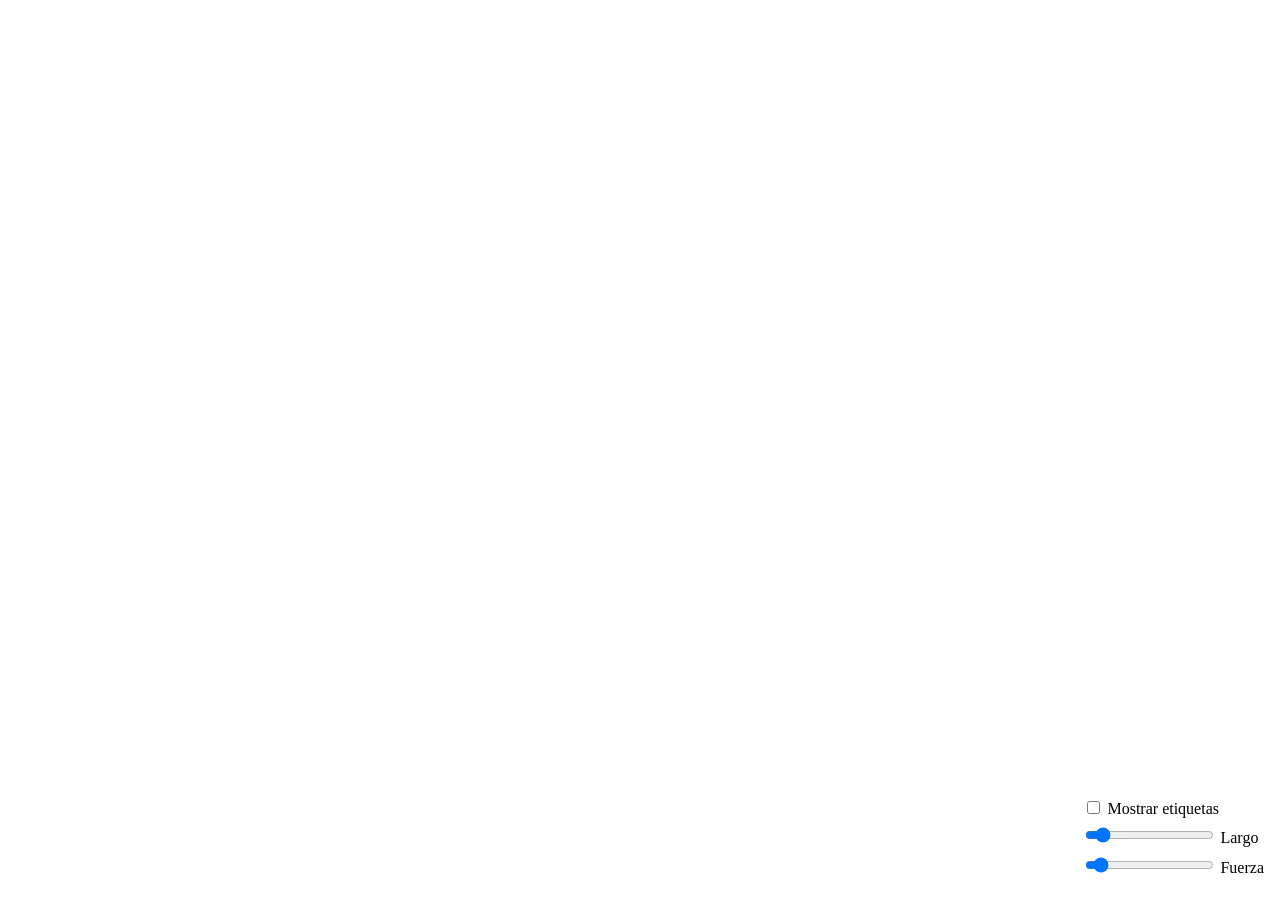
==== index.html @ fac878e1 "initial commit" ====
<!DOCTYPE html>
<html>
  <head>
    <title>MAD - Líneas de Investigación</title>
    <script src="d3.v7.min.js"></script>
    <link rel="stylesheet" href="style.css" />
  </head>
  <body>
    <div class="controls">
      <label>
        <input type="checkbox" id="toggleLabels" /> Mostrar etiquetas
      </label>
      <label>
        <input type="range" id="linkLength" min="10" max="600" value="61" />
        Largo
      </label>
      <label>
        <input type="range" id="linkStrength" min="0" max="1" step="0.01" value="0.07"
        />
        Fuerza
      </label>
    </div>
    <svg id="graph"></svg>
    <script>
      // Configuración inicial
      var linkLength = document.getElementById("linkLength").value;
      var linkStrength = document.getElementById("linkStrength").value;
      var showLabels = false;
      var simulation, link, node, label;

      // Definir el tamaño y margen del SVG
      const width = window.innerWidth,
        height = window.innerHeight;

      // Seleccionar el SVG y asignarle dimensiones
      const svg = d3
        .select("#graph")
        .attr("width", width)
        .attr("height", height);

      // Cargar datos desde el archivo CSV
      d3.csv(
        "https://docs.google.com/spreadsheets/d/e/2PACX-1vRcrfsdeArUHSpYd5J7Pby6nn2bZgwGTy8KBl5NPdTCNsvkBTXdI54amrC39Q3PQd0AAO6KY-lhcplr/pub?gid=1147217014&single=true&output=csv"
      ).then(function (data) {
        // Inicializar las variables nodes y links
        let nodes = [];
        let links = [];
        let nodeMap = {};

        // Mapa para mantener un registro del número de relaciones para cada línea
        let relationCount = {};

        // Paso 1: Inicializar todos los nodos con id y ead
        data.forEach(function (row) {
          if (!nodeMap[row.Línea]) {
            nodeMap[row.Línea] = {
              id: row.Línea,
              count: 0, // Inicializado en 0
              ead: row.EAD,
            };
          }
        });

        // Paso 2: Procesar las relaciones para construir los enlaces y actualizar los recuentos
        data.forEach(function (row) {
          // Inicializar el contador para la línea actual
          relationCount[row.Línea] = 1;

          Object.keys(row).forEach(function (column) {
            if (column.startsWith("Relación") && row[column]) {
              // Incrementar el contador para la línea actual
              relationCount[row.Línea] += 1;

              
              // Asegurarse de que el nodo destino también esté inicializado
              if (!nodeMap[row[column]]) {
                nodeMap[row[column]] = { id: row[column], count: 0, ead: "no" };
              }
              

              // Añadir el enlace solo si ambos nodos existen
              if (nodeMap[row.Línea] && nodeMap[row[column]]) {
                // Añadir la propiedad 'length' al enlace
                links.push({
                  source: row.Línea,
                  target: row[column],
                  length: relationCount[row.Línea],
                });
              }

              // Incrementar el recuento para el nodo destino
              nodeMap[row[column]].count += 1;
            }
          });
        });

        // Crear la lista de nodos a partir del mapa de nodos
        nodes = Object.values(nodeMap);

        console.log("nodes: ");
        console.log(nodes);
        console.log("links: ");
        console.log(links);

        // Crear la simulación usando D3 force
        simulation = d3
          .forceSimulation(nodes)
          .force(
            "link",
            d3
              .forceLink(links)
              .id((d) => d.id)
              .distance((d) => d.length * linkLength) // Usar length como multiplicador
              .strength(linkStrength)
    
          )
          .force("charge", d3.forceManyBody().strength(-linkLength))
          .force("center", d3.forceCenter(width / 2, height / 2));

        // Crear los elementos SVG para los nodos y las aristas
        link = svg
          .append("g")
          .attr("class", "links")
          .selectAll("line")
          .data(links)
          .enter()
          .append("line")
          .attr("stroke", "#00000022");

        node = svg
          .append("g")
          .attr("class", "nodes")
          .selectAll("circle")
          .data(nodes)
          .enter()
          .append("circle")
          .attr("r", (d) => Math.sqrt(d.count) * 5)
          .attr("fill", (d) => {
            // Colorear según la columna EAD
            if (d.ead === "específica") return "#3f3f3f";
            if (d.ead === "transversal") return "#070707";
            if (d.ead === "central") return "#af2709de";
          });

        label = svg
          .append("g")
          .attr("class", "labels")
          .selectAll(".label")
          .data(nodes)
          .enter()
          .append("text")
          .attr("class", "label")
          .text((d) => d.id)
          .attr("text-anchor", "middle")
          .attr("dy", ".35em")
          .attr("visibility", "hidden")
          .attr("font-size", (d) => Math.sqrt(d.count) * 3 + 12 + "px")
          .style("fill", (d) => {
            // Colorear según la columna EAD
            if (d.ead === "específica") return "#3f3f3f";
            if (d.ead === "transversal") return "#070707";
            if (d.ead === "central") return "#af2709de";
          });

        // Actualizar la simulación
        simulation.nodes(nodes);
        simulation.force("link").links(links);

        // Actualizar la posición de los nodos y aristas
        simulation.on("tick", function () {
          link
            .attr("x1", (d) => d.source.x)
            .attr("y1", (d) => d.source.y)
            .attr("x2", (d) => d.target.x)
            .attr("y2", (d) => d.target.y);

          node
            .attr("cx", (d) => d.x)
            .attr("cy", (d) => d.y)
            .call(
              d3
                .drag()
                .on("start", dragStarted)
                .on("drag", dragged)
                .on("end", dragEnded)
            );

          label.attr("x", (d) => d.x).attr("y", (d) => d.y);
        });
      });

      // Control de arrastre
      function dragStarted(event) {
        if (!event.active) simulation.alphaTarget(0.3).restart();
        event.subject.fx = event.subject.x;
        event.subject.fy = event.subject.y;
      }
      function dragged(event) {
        event.subject.fx = event.x;
        event.subject.fy = event.y;
      }
      function dragEnded(event) {
        if (!event.active) simulation.alphaTarget(0);
        event.subject.fx = null;
        event.subject.fy = null;
      }

      // Controles interactivos
      document
        .getElementById("toggleLabels")
        .addEventListener("change", function () {
          showLabels = !showLabels;
          if (showLabels) {
            node.attr("r", 0);
            label.attr("visibility", "visible");
            link.attr("stroke", "rgba(255, 255, 255, 0)");
          } else {
            node.attr("r", (d) => Math.sqrt(d.count) * 5);
            label.attr("visibility", "hidden");
            link.attr("stroke", "#00000022");
          }
        });

      document
        .getElementById("linkLength")
        .addEventListener("input", function () {
          linkLength = this.value;
          simulation.force("link").distance((d) => linkLength ); // Actualizar la función distance
          simulation.force("charge").strength(-linkLength);
          simulation.alpha(0.3).restart();
        });

      document
        .getElementById("linkStrength")
        .addEventListener("input", function () {
          linkStrength = this.value;
          simulation.force("link").strength((d) => linkStrength * 3);
          simulation.alpha(0.3).restart();
        });
    </script>
  </body>
</html>
---- style.css ----
@import url('https://fonts.googleapis.com/css2?family=Alegreya&display=swap');

body {
    margin: 0;
    padding: 0;
    font-family: "Alegreya Sans", serif;
  }
  svg {
    position: fixed;
    top: 0;
    left: 0;
    height: 100%;
    width: 100%;
  }
  .node {
    stroke-width: 1.5px;
  }
  .link {
    stroke: #0a0a0a;
    stroke-opacity: 0.2;
  }
  .label {
    text-anchor: middle;
  }
  .controls {
    position: absolute;
    bottom: 1em;
    right: 1em;
    background: rgba(255, 255, 255, 0.8);
    z-index: 10;
  }

  .controls label{
    display: block;
    margin: 1ex 0;
  }
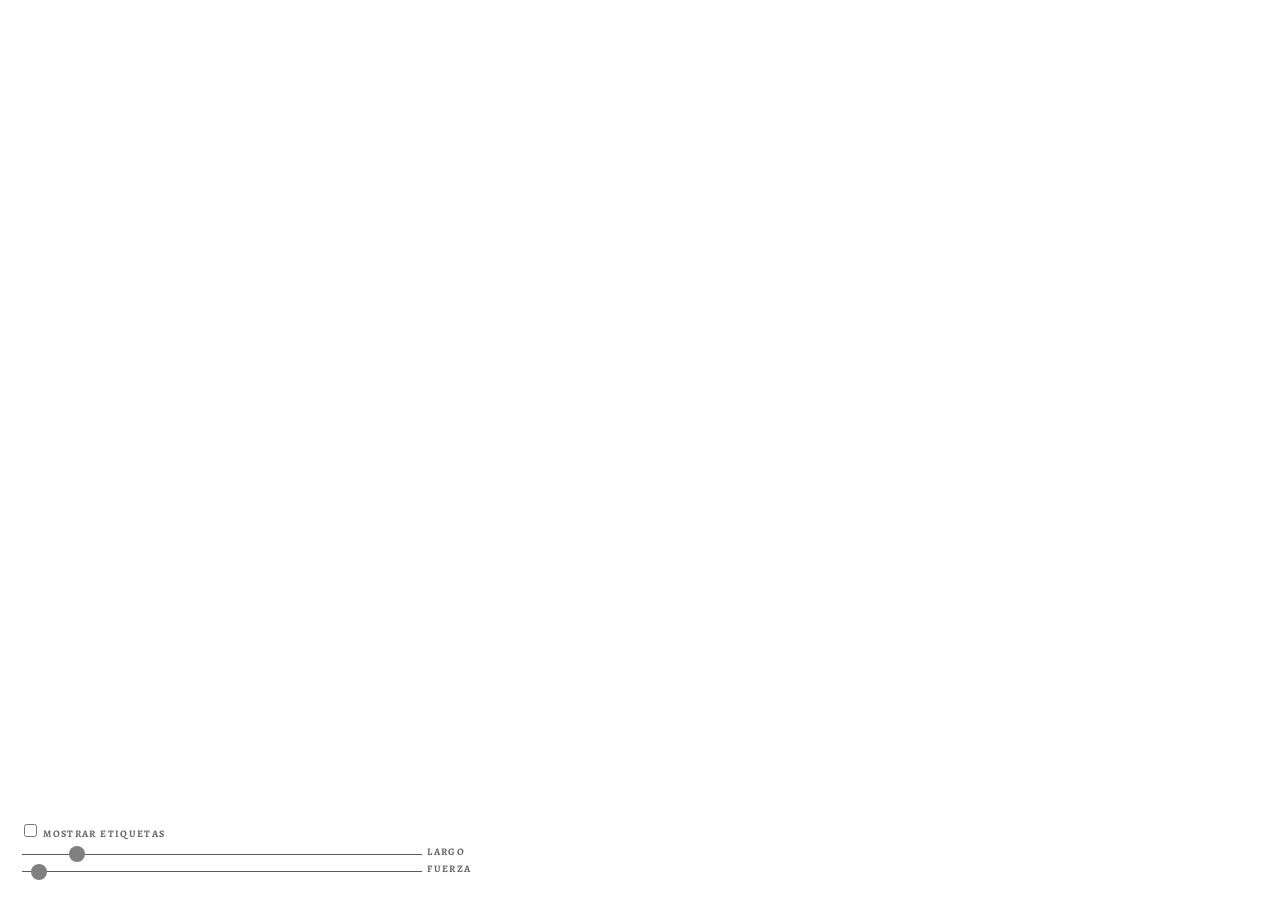
==== commit 700a1e17: "ajustes tipográficos" ====
--- a/index.html
+++ b/index.html
@@ -1,6 +1,7 @@
 <!DOCTYPE html>
 <html>
   <head>
+    <meta name="viewport" content="width=device-width, initial-scale=1" />
     <title>MAD - Líneas de Investigación</title>
     <script src="d3.v7.min.js"></script>
     <link rel="stylesheet" href="style.css" />
@@ -11,11 +12,11 @@
         <input type="checkbox" id="toggleLabels" /> Mostrar etiquetas
       </label>
       <label>
-        <input type="range" id="linkLength" min="10" max="600" value="61" />
+        <input type="range" id="linkLength" min="1" max="100" value="13" />
         Largo
       </label>
       <label>
-        <input type="range" id="linkStrength" min="0" max="1" step="0.01" value="0.07"
+        <input type="range" id="linkStrength" min="0" max=".45" step="0.001" value="0.01"
         />
         Fuerza
       </label>
@@ -134,12 +135,12 @@
           .data(nodes)
           .enter()
           .append("circle")
-          .attr("r", (d) => Math.sqrt(d.count) * 5)
+          .attr("r", (d) => Math.sqrt(d.count) * 4 + 4)
           .attr("fill", (d) => {
-            // Colorear según la columna EAD
-            if (d.ead === "específica") return "#3f3f3f";
-            if (d.ead === "transversal") return "#070707";
-            if (d.ead === "central") return "#af2709de";
+            // color según la columna EAD
+            if (d.ead === "específica") return "#222";
+            if (d.ead === "transversal") return "#000";
+            if (d.ead === "central") return "#c00";
           });
 
         label = svg
@@ -154,12 +155,18 @@
           .attr("text-anchor", "middle")
           .attr("dy", ".35em")
           .attr("visibility", "hidden")
-          .attr("font-size", (d) => Math.sqrt(d.count) * 3 + 12 + "px")
+          .attr("font-size", (d) => Math.sqrt(d.count) * 3 + 14 + "px")
+          .style("font-weight", (d) => {
+            // peso según la columna EAD
+            if (d.ead === "específica") return "lighter";
+            if (d.ead === "transversal") return "bold";
+            if (d.ead === "central") return "normal";
+          })
           .style("fill", (d) => {
-            // Colorear según la columna EAD
-            if (d.ead === "específica") return "#3f3f3f";
-            if (d.ead === "transversal") return "#070707";
-            if (d.ead === "central") return "#af2709de";
+            // color según la columna EAD
+            if (d.ead === "específica") return "#222";
+            if (d.ead === "transversal") return "#000";
+            if (d.ead === "central") return "#c00";
           });
 
         // Actualizar la simulación
@@ -213,11 +220,11 @@
           if (showLabels) {
             node.attr("r", 0);
             label.attr("visibility", "visible");
-            link.attr("stroke", "rgba(255, 255, 255, 0)");
+            link.attr("visibility", "hidden");
           } else {
-            node.attr("r", (d) => Math.sqrt(d.count) * 5);
+            node.attr("r", (d) => Math.sqrt(d.count) * 4 + 4);
             label.attr("visibility", "hidden");
-            link.attr("stroke", "#00000022");
+            link.attr("visibility", "visible");
           }
         });
 
@@ -225,16 +232,20 @@
         .getElementById("linkLength")
         .addEventListener("input", function () {
           linkLength = this.value;
-          simulation.force("link").distance((d) => linkLength ); // Actualizar la función distance
+          simulation.force("link").distance((d) => d.length * linkLength); 
           simulation.force("charge").strength(-linkLength);
           simulation.alpha(0.3).restart();
         });
-
+/*
+
+.distance((d) => d.length * linkLength) // Usar length como multiplicador
+              .strength(linkStrength)
+*/
       document
         .getElementById("linkStrength")
         .addEventListener("input", function () {
           linkStrength = this.value;
-          simulation.force("link").strength((d) => linkStrength * 3);
+          simulation.force("link").strength((d) => linkStrength);
           simulation.alpha(0.3).restart();
         });
     </script>
--- a/style.css
+++ b/style.css
@@ -3,7 +3,7 @@
 body {
     margin: 0;
     padding: 0;
-    font-family: "Alegreya Sans", serif;
+    font-family: "Alegreya", serif;
   }
   svg {
     position: fixed;
@@ -16,21 +16,87 @@
     stroke-width: 1.5px;
   }
   .link {
-    stroke: #0a0a0a;
-    stroke-opacity: 0.2;
+    stroke-opacity: 0.1;
   }
   .label {
     text-anchor: middle;
   }
   .controls {
     position: absolute;
+    text-transform: uppercase;
+    font-weight: bold;
+    color: #0009;
+    font-size: 10px;
+    letter-spacing: 0.3ex;
     bottom: 1em;
-    right: 1em;
+    left: 1em;
     background: rgba(255, 255, 255, 0.8);
     z-index: 10;
+    width: 50%;
+    padding: 1em;
+    border-radius: .8ex;
   }
 
   .controls label{
     display: block;
+    vertical-align: middle;
     margin: 1ex 0;
-  }+  }
+
+/*********** Baseline, reset styles ***********/
+input[type="range"] {
+  -webkit-appearance: none;
+  appearance: none;
+  background: transparent;
+  cursor: pointer;
+  width: 100%;
+  max-width: 400px;
+}
+
+/* Removes default focus */
+input[type="range"]:focus {
+  outline: none;
+}
+
+/******** Chrome, Safari, Opera and Edge Chromium styles ********/
+/* slider track */
+input[type="range"]::-webkit-slider-runnable-track {
+  background-color: #5c5c5c;
+  height: 1px;
+}
+
+/* slider thumb */
+input[type="range"]::-webkit-slider-thumb {
+  -webkit-appearance: none; /* Override default look */
+  appearance: none;
+  margin-top: -7.5px; /* Centers thumb on the track */
+  background-color: #808080;
+  border-radius: 50%;
+  height: 1rem;
+  width: 1rem;
+}
+
+input[type="range"]:focus::-webkit-slider-thumb {
+  outline: 3px solid #808080;
+  outline-offset: 0.125rem;
+}
+
+/*********** Firefox styles ***********/
+/* slider track */
+input[type="range"]::-moz-range-track {
+  background-color: #5c5c5c;
+  height: 1px;
+}
+
+/* slider thumb */
+input[type="range"]::-moz-range-thumb {
+  background-color: #808080;
+  border: none; /*Removes extra border that FF applies*/
+  height: 1rem;
+  width: 1rem;
+}
+
+input[type="range"]:focus::-moz-range-thumb{
+  outline: 3px solid #808080;
+  outline-offset: 0.125rem;
+}
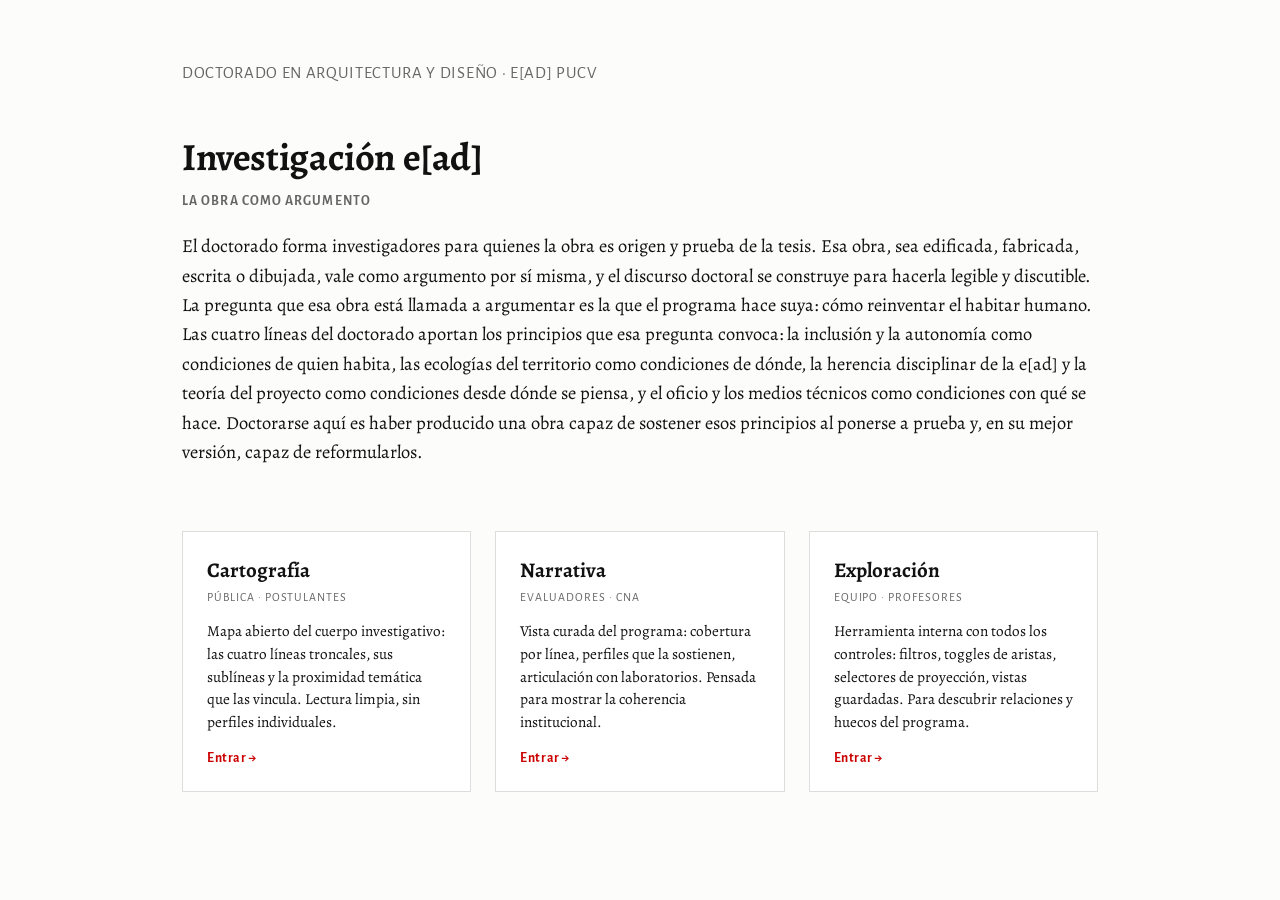
==== commit fed527af: "Reestructurar el mapa como Investigación e[ad]: spec, datos y MVP visual Sustituye el mapa MAD legac" ====
--- a/index.html
+++ b/index.html
@@ -1,253 +1,58 @@
 <!DOCTYPE html>
-<html>
-  <head>
-    <meta name="viewport" content="width=device-width, initial-scale=1" />
-    <title>MAD - Líneas de Investigación</title>
-    <script src="d3.v7.min.js"></script>
-    <link rel="stylesheet" href="style.css" />
-  </head>
-  <body>
-    <div class="controls">
-      <label>
-        <input type="checkbox" id="toggleLabels" /> Mostrar etiquetas
-      </label>
-      <label>
-        <input type="range" id="linkLength" min="1" max="100" value="13" />
-        Largo
-      </label>
-      <label>
-        <input type="range" id="linkStrength" min="0" max=".45" step="0.001" value="0.01"
-        />
-        Fuerza
-      </label>
+<html lang="es">
+<head>
+  <meta charset="UTF-8">
+  <meta name="viewport" content="width=device-width, initial-scale=1">
+  <title>Investigación e[ad] · Doctorado en Arquitectura y Diseño</title>
+  <link rel="stylesheet" href="style.css">
+</head>
+<body>
+  <div class="portada">
+    <div class="subtitulo">Doctorado en Arquitectura y Diseño · e[ad] PUCV</div>
+    <h1>Investigación e[ad]</h1>
+
+    <div class="sello" id="sello">
+      <span class="foco" id="sello-foco">Cargando…</span>
+      <p id="sello-texto">Cargando el sello formativo del programa.</p>
     </div>
-    <svg id="graph"></svg>
-    <script>
-      // Configuración inicial
-      var linkLength = document.getElementById("linkLength").value;
-      var linkStrength = document.getElementById("linkStrength").value;
-      var showLabels = false;
-      var simulation, link, node, label;
 
-      // Definir el tamaño y margen del SVG
-      const width = window.innerWidth,
-        height = window.innerHeight;
+    <div class="tarjetas">
+      <a class="tarjeta" href="cartografia.html">
+        <h2>Cartografía</h2>
+        <div class="audiencia">Pública · Postulantes</div>
+        <p>Mapa abierto del cuerpo investigativo: las cuatro líneas troncales, sus sublíneas y la proximidad temática que las vincula. Lectura limpia, sin perfiles individuales.</p>
+        <span class="ir">Entrar →</span>
+      </a>
 
-      // Seleccionar el SVG y asignarle dimensiones
-      const svg = d3
-        .select("#graph")
-        .attr("width", width)
-        .attr("height", height);
+      <a class="tarjeta" href="narrativa.html">
+        <h2>Narrativa</h2>
+        <div class="audiencia">Evaluadores · CNA</div>
+        <p>Vista curada del programa: cobertura por línea, perfiles que la sostienen, articulación con laboratorios. Pensada para mostrar la coherencia institucional.</p>
+        <span class="ir">Entrar →</span>
+      </a>
 
-      // Cargar datos desde el archivo CSV
-      d3.csv(
-        "https://docs.google.com/spreadsheets/d/e/2PACX-1vRcrfsdeArUHSpYd5J7Pby6nn2bZgwGTy8KBl5NPdTCNsvkBTXdI54amrC39Q3PQd0AAO6KY-lhcplr/pub?gid=1147217014&single=true&output=csv"
-      ).then(function (data) {
-        // Inicializar las variables nodes y links
-        let nodes = [];
-        let links = [];
-        let nodeMap = {};
+      <a class="tarjeta" href="exploracion.html">
+        <h2>Exploración</h2>
+        <div class="audiencia">Equipo · Profesores</div>
+        <p>Herramienta interna con todos los controles: filtros, toggles de aristas, selectores de proyección, vistas guardadas. Para descubrir relaciones y huecos del programa.</p>
+        <span class="ir">Entrar →</span>
+      </a>
+    </div>
+  </div>
 
-        // Mapa para mantener un registro del número de relaciones para cada línea
-        let relationCount = {};
-
-        // Paso 1: Inicializar todos los nodos con id y ead
-        data.forEach(function (row) {
-          if (!nodeMap[row.Línea]) {
-            nodeMap[row.Línea] = {
-              id: row.Línea,
-              count: 0, // Inicializado en 0
-              ead: row.EAD,
-            };
-          }
-        });
-
-        // Paso 2: Procesar las relaciones para construir los enlaces y actualizar los recuentos
-        data.forEach(function (row) {
-          // Inicializar el contador para la línea actual
-          relationCount[row.Línea] = 1;
-
-          Object.keys(row).forEach(function (column) {
-            if (column.startsWith("Relación") && row[column]) {
-              // Incrementar el contador para la línea actual
-              relationCount[row.Línea] += 1;
-
-              
-              // Asegurarse de que el nodo destino también esté inicializado
-              if (!nodeMap[row[column]]) {
-                nodeMap[row[column]] = { id: row[column], count: 0, ead: "no" };
-              }
-              
-
-              // Añadir el enlace solo si ambos nodos existen
-              if (nodeMap[row.Línea] && nodeMap[row[column]]) {
-                // Añadir la propiedad 'length' al enlace
-                links.push({
-                  source: row.Línea,
-                  target: row[column],
-                  length: relationCount[row.Línea],
-                });
-              }
-
-              // Incrementar el recuento para el nodo destino
-              nodeMap[row[column]].count += 1;
-            }
-          });
-        });
-
-        // Crear la lista de nodos a partir del mapa de nodos
-        nodes = Object.values(nodeMap);
-
-        console.log("nodes: ");
-        console.log(nodes);
-        console.log("links: ");
-        console.log(links);
-
-        // Crear la simulación usando D3 force
-        simulation = d3
-          .forceSimulation(nodes)
-          .force(
-            "link",
-            d3
-              .forceLink(links)
-              .id((d) => d.id)
-              .distance((d) => d.length * linkLength) // Usar length como multiplicador
-              .strength(linkStrength)
-    
-          )
-          .force("charge", d3.forceManyBody().strength(-linkLength))
-          .force("center", d3.forceCenter(width / 2, height / 2));
-
-        // Crear los elementos SVG para los nodos y las aristas
-        link = svg
-          .append("g")
-          .attr("class", "links")
-          .selectAll("line")
-          .data(links)
-          .enter()
-          .append("line")
-          .attr("stroke", "#00000022");
-
-        node = svg
-          .append("g")
-          .attr("class", "nodes")
-          .selectAll("circle")
-          .data(nodes)
-          .enter()
-          .append("circle")
-          .attr("r", (d) => Math.sqrt(d.count) * 4 + 4)
-          .attr("fill", (d) => {
-            // color según la columna EAD
-            if (d.ead === "específica") return "#222";
-            if (d.ead === "transversal") return "#000";
-            if (d.ead === "central") return "#c00";
-          });
-
-        label = svg
-          .append("g")
-          .attr("class", "labels")
-          .selectAll(".label")
-          .data(nodes)
-          .enter()
-          .append("text")
-          .attr("class", "label")
-          .text((d) => d.id)
-          .attr("text-anchor", "middle")
-          .attr("dy", ".35em")
-          .attr("visibility", "hidden")
-          .attr("font-size", (d) => Math.sqrt(d.count) * 3 + 14 + "px")
-          .style("font-weight", (d) => {
-            // peso según la columna EAD
-            if (d.ead === "específica") return "lighter";
-            if (d.ead === "transversal") return "bold";
-            if (d.ead === "central") return "normal";
-          })
-          .style("fill", (d) => {
-            // color según la columna EAD
-            if (d.ead === "específica") return "#222";
-            if (d.ead === "transversal") return "#000";
-            if (d.ead === "central") return "#c00";
-          });
-
-        // Actualizar la simulación
-        simulation.nodes(nodes);
-        simulation.force("link").links(links);
-
-        // Actualizar la posición de los nodos y aristas
-        simulation.on("tick", function () {
-          link
-            .attr("x1", (d) => d.source.x)
-            .attr("y1", (d) => d.source.y)
-            .attr("x2", (d) => d.target.x)
-            .attr("y2", (d) => d.target.y);
-
-          node
-            .attr("cx", (d) => d.x)
-            .attr("cy", (d) => d.y)
-            .call(
-              d3
-                .drag()
-                .on("start", dragStarted)
-                .on("drag", dragged)
-                .on("end", dragEnded)
-            );
-
-          label.attr("x", (d) => d.x).attr("y", (d) => d.y);
-        });
+  <script>
+    fetch('mad-map-data.json')
+      .then(r => r.json())
+      .then(d => {
+        if (d.sello) {
+          document.getElementById('sello-foco').textContent = d.sello.foco || '';
+          document.getElementById('sello-texto').textContent = d.sello.texto || '';
+        }
+      })
+      .catch(err => {
+        document.getElementById('sello-texto').textContent = 'No se pudo cargar el sello formativo. Verifica que mad-map-data.json esté disponible.';
+        console.error(err);
       });
-
-      // Control de arrastre
-      function dragStarted(event) {
-        if (!event.active) simulation.alphaTarget(0.3).restart();
-        event.subject.fx = event.subject.x;
-        event.subject.fy = event.subject.y;
-      }
-      function dragged(event) {
-        event.subject.fx = event.x;
-        event.subject.fy = event.y;
-      }
-      function dragEnded(event) {
-        if (!event.active) simulation.alphaTarget(0);
-        event.subject.fx = null;
-        event.subject.fy = null;
-      }
-
-      // Controles interactivos
-      document
-        .getElementById("toggleLabels")
-        .addEventListener("change", function () {
-          showLabels = !showLabels;
-          if (showLabels) {
-            node.attr("r", 0);
-            label.attr("visibility", "visible");
-            link.attr("visibility", "hidden");
-          } else {
-            node.attr("r", (d) => Math.sqrt(d.count) * 4 + 4);
-            label.attr("visibility", "hidden");
-            link.attr("visibility", "visible");
-          }
-        });
-
-      document
-        .getElementById("linkLength")
-        .addEventListener("input", function () {
-          linkLength = this.value;
-          simulation.force("link").distance((d) => d.length * linkLength); 
-          simulation.force("charge").strength(-linkLength);
-          simulation.alpha(0.3).restart();
-        });
-/*
-
-.distance((d) => d.length * linkLength) // Usar length como multiplicador
-              .strength(linkStrength)
-*/
-      document
-        .getElementById("linkStrength")
-        .addEventListener("input", function () {
-          linkStrength = this.value;
-          simulation.force("link").strength((d) => linkStrength);
-          simulation.alpha(0.3).restart();
-        });
-    </script>
-  </body>
+  </script>
+</body>
 </html>
--- a/style.css
+++ b/style.css
@@ -1,102 +1,434 @@
-@import url('https://fonts.googleapis.com/css2?family=Alegreya&display=swap');
-
-body {
-    margin: 0;
-    padding: 0;
-    font-family: "Alegreya", serif;
-  }
-  svg {
-    position: fixed;
-    top: 0;
-    left: 0;
-    height: 100%;
-    width: 100%;
-  }
-  .node {
-    stroke-width: 1.5px;
-  }
-  .link {
-    stroke-opacity: 0.1;
-  }
-  .label {
-    text-anchor: middle;
-  }
-  .controls {
-    position: absolute;
-    text-transform: uppercase;
-    font-weight: bold;
-    color: #0009;
-    font-size: 10px;
-    letter-spacing: 0.3ex;
-    bottom: 1em;
-    left: 1em;
-    background: rgba(255, 255, 255, 0.8);
-    z-index: 10;
-    width: 50%;
-    padding: 1em;
-    border-radius: .8ex;
-  }
-
-  .controls label{
-    display: block;
-    vertical-align: middle;
-    margin: 1ex 0;
-  }
-
-/*********** Baseline, reset styles ***********/
-input[type="range"] {
-  -webkit-appearance: none;
-  appearance: none;
-  background: transparent;
-  cursor: pointer;
+@import url('https://fonts.googleapis.com/css2?family=Alegreya:wght@400;500;700&family=Alegreya+Sans:wght@400;500;700&display=swap');
+
+:root {
+  --serif: "Alegreya", serif;
+  --sans: "Alegreya Sans", system-ui, sans-serif;
+  --bg: #fcfcfa;
+  --fg: #111;
+  --muted: #666;
+  --line: #ddd;
+  --accent: #c00;
+  --accent-soft: rgba(204, 0, 0, 0.08);
+  --area-ECH: #2563eb;
+  --area-EAA: #16a34a;
+  --area-FCT: #c026d3;
+}
+
+* { box-sizing: border-box; }
+
+html, body {
+  margin: 0;
+  padding: 0;
+  font-family: var(--serif);
+  font-size: 16px;
+  color: var(--fg);
+  background: var(--bg);
+}
+
+a { color: var(--accent); text-decoration: none; }
+a:hover { text-decoration: underline; }
+
+/* ===== Portada (index.html) ===== */
+.portada {
+  max-width: 980px;
+  margin: 0 auto;
+  padding: 4rem 2rem;
+}
+.portada h1 {
+  font-size: 2.4rem;
+  font-weight: 700;
+  margin: 0 0 0.5rem 0;
+  letter-spacing: -0.01em;
+}
+.portada .subtitulo {
+  font-family: var(--sans);
+  font-size: 1.05rem;
+  color: var(--muted);
+  margin-bottom: 3rem;
+  letter-spacing: 0.04em;
+  text-transform: uppercase;
+}
+.portada .sello {
+  font-size: 1.15rem;
+  line-height: 1.6;
+  margin-bottom: 4rem;
+}
+.portada .sello .foco {
+  font-family: var(--sans);
+  font-size: 0.85rem;
+  font-weight: 700;
+  letter-spacing: 0.08em;
+  text-transform: uppercase;
+  color: var(--muted);
+  display: block;
+  margin-bottom: 0.6rem;
+}
+.tarjetas {
+  display: grid;
+  grid-template-columns: repeat(3, 1fr);
+  gap: 1.5rem;
+}
+.tarjeta {
+  border: 1px solid var(--line);
+  padding: 1.5rem;
+  display: flex;
+  flex-direction: column;
+  text-decoration: none;
+  color: var(--fg);
+  transition: border-color 0.15s, transform 0.15s;
+  background: white;
+}
+.tarjeta:hover {
+  border-color: var(--accent);
+  transform: translateY(-2px);
+}
+.tarjeta h2 {
+  font-size: 1.3rem;
+  margin: 0 0 0.4rem 0;
+}
+.tarjeta .audiencia {
+  font-family: var(--sans);
+  font-size: 0.75rem;
+  letter-spacing: 0.08em;
+  text-transform: uppercase;
+  color: var(--muted);
+  margin-bottom: 1rem;
+}
+.tarjeta p {
+  font-size: 0.95rem;
+  line-height: 1.5;
+  margin: 0 0 1rem 0;
+  flex-grow: 1;
+}
+.tarjeta .ir {
+  font-family: var(--sans);
+  font-weight: 700;
+  font-size: 0.85rem;
+  letter-spacing: 0.04em;
+  color: var(--accent);
+}
+
+@media (max-width: 720px) {
+  .tarjetas { grid-template-columns: 1fr; }
+}
+
+/* ===== Layout de superficies (cartografia / narrativa / exploracion) ===== */
+.surface {
+  display: grid;
+  grid-template-columns: 280px 1fr;
+  grid-template-rows: 56px 1fr;
+  height: 100vh;
+  overflow: hidden;
+}
+.surface.no-sidebar {
+  grid-template-columns: 1fr;
+}
+
+header.topbar {
+  grid-column: 1 / -1;
+  display: flex;
+  align-items: center;
+  gap: 1rem;
+  padding: 0 1.2rem;
+  border-bottom: 1px solid var(--line);
+  background: white;
+}
+header.topbar .titulo {
+  font-weight: 700;
+  font-size: 1.05rem;
+}
+header.topbar .titulo a { color: var(--fg); }
+header.topbar .audiencia {
+  font-family: var(--sans);
+  font-size: 0.7rem;
+  letter-spacing: 0.08em;
+  text-transform: uppercase;
+  color: var(--muted);
+  padding: 0.2rem 0.6rem;
+  border: 1px solid var(--line);
+  border-radius: 1em;
+}
+header.topbar .grow { flex-grow: 1; }
+header.topbar input[type="search"] {
+  width: 280px;
+  padding: 0.4rem 0.7rem;
+  font-family: var(--serif);
+  font-size: 0.95rem;
+  border: 1px solid var(--line);
+  background: white;
+}
+header.topbar .home {
+  font-family: var(--sans);
+  font-size: 0.8rem;
+  color: var(--muted);
+}
+
+aside.controls {
+  border-right: 1px solid var(--line);
+  background: white;
+  overflow-y: auto;
+  padding: 1.2rem 1rem;
+}
+aside.controls h3 {
+  font-family: var(--sans);
+  font-size: 0.7rem;
+  font-weight: 700;
+  letter-spacing: 0.1em;
+  text-transform: uppercase;
+  color: var(--muted);
+  margin: 0 0 0.6rem 0;
+  padding-top: 1rem;
+  border-top: 1px solid var(--line);
+}
+aside.controls h3:first-child {
+  padding-top: 0;
+  border-top: none;
+}
+aside.controls label {
+  display: flex;
+  align-items: center;
+  gap: 0.5rem;
+  font-size: 0.9rem;
+  margin: 0.3rem 0;
+  cursor: pointer;
+  user-select: none;
+}
+aside.controls label input { cursor: pointer; }
+aside.controls .filter-group {
+  margin: 0.3rem 0 0.6rem 0;
+}
+aside.controls select {
   width: 100%;
-  max-width: 400px;
-}
-
-/* Removes default focus */
-input[type="range"]:focus {
-  outline: none;
-}
-
-/******** Chrome, Safari, Opera and Edge Chromium styles ********/
-/* slider track */
-input[type="range"]::-webkit-slider-runnable-track {
-  background-color: #5c5c5c;
-  height: 1px;
-}
-
-/* slider thumb */
-input[type="range"]::-webkit-slider-thumb {
-  -webkit-appearance: none; /* Override default look */
-  appearance: none;
-  margin-top: -7.5px; /* Centers thumb on the track */
-  background-color: #808080;
-  border-radius: 50%;
-  height: 1rem;
-  width: 1rem;
-}
-
-input[type="range"]:focus::-webkit-slider-thumb {
-  outline: 3px solid #808080;
-  outline-offset: 0.125rem;
-}
-
-/*********** Firefox styles ***********/
-/* slider track */
-input[type="range"]::-moz-range-track {
-  background-color: #5c5c5c;
-  height: 1px;
-}
-
-/* slider thumb */
-input[type="range"]::-moz-range-thumb {
-  background-color: #808080;
-  border: none; /*Removes extra border that FF applies*/
-  height: 1rem;
-  width: 1rem;
-}
-
-input[type="range"]:focus::-moz-range-thumb{
-  outline: 3px solid #808080;
-  outline-offset: 0.125rem;
-}+  padding: 0.3rem 0.4rem;
+  font-family: var(--serif);
+  font-size: 0.9rem;
+  border: 1px solid var(--line);
+  background: white;
+}
+aside.controls button.preset {
+  display: block;
+  width: 100%;
+  padding: 0.5rem 0.8rem;
+  margin: 0.3rem 0;
+  font-family: var(--sans);
+  font-size: 0.85rem;
+  letter-spacing: 0.04em;
+  background: white;
+  border: 1px solid var(--line);
+  cursor: pointer;
+  text-align: left;
+}
+aside.controls button.preset:hover {
+  border-color: var(--accent);
+  color: var(--accent);
+}
+aside.controls .clear {
+  display: block;
+  margin: 1rem 0 0 0;
+  padding: 0.4rem 0.8rem;
+  font-family: var(--sans);
+  font-size: 0.8rem;
+  background: white;
+  border: 1px solid var(--line);
+  cursor: pointer;
+  width: 100%;
+}
+
+main.canvas {
+  position: relative;
+  overflow: hidden;
+}
+main.canvas svg {
+  width: 100%;
+  height: 100%;
+  display: block;
+  background: var(--bg);
+}
+
+/* ===== Nodos y aristas ===== */
+.node circle, .node rect {
+  cursor: pointer;
+  stroke: white;
+  stroke-width: 1.5px;
+  transition: opacity 0.2s;
+}
+.node text {
+  font-family: var(--serif);
+  font-size: 11px;
+  fill: var(--fg);
+  pointer-events: none;
+  user-select: none;
+}
+.node.linea circle { fill: var(--accent); }
+.node.sublinea circle { fill: #333; }
+.node.investigador rect { fill: #888; }
+.node.attenuated { opacity: 0.18; }
+.node.highlighted circle, .node.highlighted rect {
+  stroke: var(--accent);
+  stroke-width: 3px;
+}
+.node.selected circle, .node.selected rect {
+  stroke: var(--accent);
+  stroke-width: 3.5px;
+}
+
+.edge {
+  fill: none;
+  stroke-opacity: 0.4;
+}
+.edge.jerarquica         { stroke: #444; stroke-width: 1.5; }
+.edge.coautoria          { stroke: #888; stroke-width: 1; stroke-dasharray: 2 3; }
+.edge.coinvestigacion    { stroke: #2a6f97; stroke-width: 1; }
+.edge.sosten_lab         { stroke: #1f7a3a; stroke-width: 1.5; stroke-dasharray: 4 2; }
+.edge.afinidad_lab       { stroke: #1f7a3a; stroke-width: 0.6; stroke-dasharray: 1 3; }
+.edge.coincidencia_modo  { stroke: #b8860b; stroke-width: 0.6; stroke-dasharray: 1 4; }
+.edge.proximidad_semantica { stroke: #c00; stroke-width: 1.2; stroke-opacity: 0.5; }
+.edge.attenuated { stroke-opacity: 0.05; }
+
+/* ===== Envolventes (regiones translúcidas) ===== */
+.envolvente {
+  fill-opacity: 0.10;
+  stroke-opacity: 0.35;
+  stroke-width: 1.5;
+  pointer-events: none;
+}
+.envolvente.area-ECH    { fill: var(--area-ECH); stroke: var(--area-ECH); }
+.envolvente.area-EAA    { fill: var(--area-EAA); stroke: var(--area-EAA); }
+.envolvente.area-FCT    { fill: var(--area-FCT); stroke: var(--area-FCT); }
+.envolvente.modo        { fill: #b8860b; stroke: #b8860b; fill-opacity: 0.06; stroke-dasharray: 4 4; }
+.envolvente.salida      { fill: #1f7a3a; stroke: #1f7a3a; fill-opacity: 0.05; stroke-dasharray: 2 6; }
+
+.envolvente-label {
+  font-family: var(--sans);
+  font-size: 11px;
+  font-weight: 700;
+  letter-spacing: 0.05em;
+  text-transform: uppercase;
+  fill: currentColor;
+  pointer-events: none;
+}
+
+/* ===== Tooltip ===== */
+.tooltip {
+  position: absolute;
+  pointer-events: none;
+  background: rgba(0, 0, 0, 0.85);
+  color: white;
+  padding: 0.4rem 0.7rem;
+  font-family: var(--sans);
+  font-size: 0.85rem;
+  white-space: nowrap;
+  z-index: 100;
+  display: none;
+}
+
+/* ===== Side panel (detalle de nodo) ===== */
+.detail-panel {
+  position: absolute;
+  top: 1rem;
+  right: 1rem;
+  width: 360px;
+  max-height: calc(100vh - 80px);
+  overflow-y: auto;
+  background: white;
+  border: 1px solid var(--line);
+  padding: 1.2rem;
+  box-shadow: 0 4px 12px rgba(0,0,0,0.06);
+  z-index: 50;
+  display: none;
+}
+.detail-panel.visible { display: block; }
+.detail-panel .close {
+  position: absolute;
+  top: 0.5rem;
+  right: 0.7rem;
+  background: none;
+  border: none;
+  font-size: 1.4rem;
+  cursor: pointer;
+  color: var(--muted);
+  line-height: 1;
+}
+.detail-panel .kind {
+  font-family: var(--sans);
+  font-size: 0.7rem;
+  font-weight: 700;
+  letter-spacing: 0.1em;
+  text-transform: uppercase;
+  color: var(--muted);
+  margin-bottom: 0.3rem;
+}
+.detail-panel h2 {
+  font-size: 1.25rem;
+  margin: 0 0 0.8rem 0;
+}
+.detail-panel .descripcion {
+  font-size: 0.95rem;
+  line-height: 1.5;
+  color: var(--fg);
+  margin-bottom: 1rem;
+}
+.detail-panel dl {
+  font-family: var(--sans);
+  font-size: 0.85rem;
+  margin: 0;
+}
+.detail-panel dt {
+  color: var(--muted);
+  text-transform: uppercase;
+  font-size: 0.7rem;
+  letter-spacing: 0.08em;
+  margin-top: 0.7rem;
+}
+.detail-panel dd {
+  margin: 0.2rem 0 0 0;
+  line-height: 1.4;
+}
+.detail-panel ul {
+  margin: 0.2rem 0 0 0;
+  padding-left: 1.2rem;
+  font-size: 0.85rem;
+  font-family: var(--serif);
+}
+
+/* ===== Loading state ===== */
+.loading {
+  position: absolute;
+  inset: 0;
+  display: flex;
+  align-items: center;
+  justify-content: center;
+  background: var(--bg);
+  z-index: 200;
+}
+.loading .sello-loader {
+  max-width: 600px;
+  padding: 2rem;
+  font-style: italic;
+  color: var(--muted);
+  text-align: center;
+  line-height: 1.6;
+}
+
+/* ===== Empty state ===== */
+.empty-state {
+  position: absolute;
+  top: 50%;
+  left: 50%;
+  transform: translate(-50%, -50%);
+  text-align: center;
+  font-family: var(--sans);
+  color: var(--muted);
+  z-index: 30;
+  pointer-events: none;
+  display: none;
+}
+.empty-state.visible { display: block; pointer-events: auto; }
+.empty-state button {
+  margin-top: 1rem;
+  padding: 0.4rem 1rem;
+  font-family: var(--sans);
+  border: 1px solid var(--line);
+  background: white;
+  cursor: pointer;
+}
